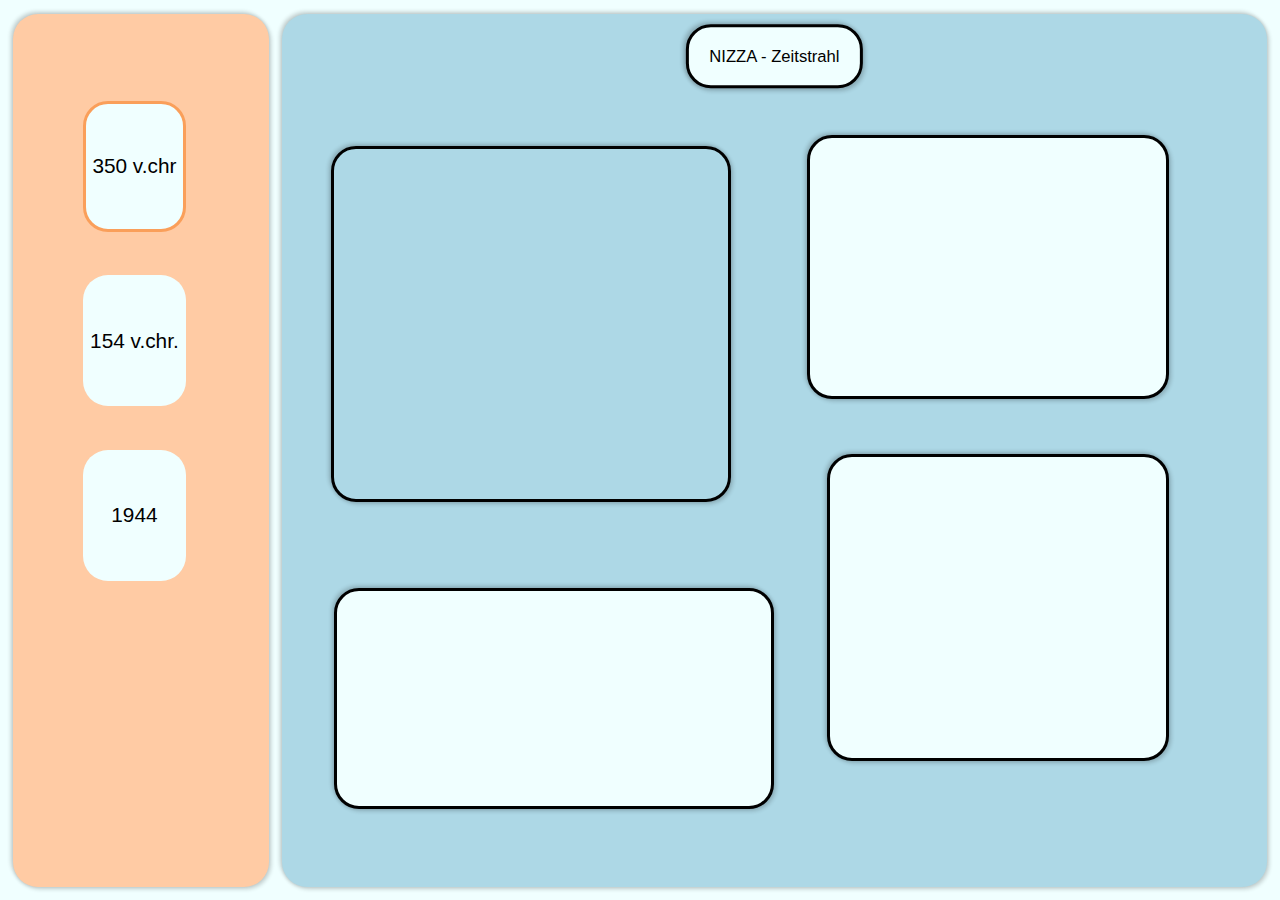
==== index.html @ 5cef921c "quick n dirty layout-change" ====
<!DOCTYPE html>
<html lang="en">
<head>
    <link rel="icon" href="./26f1.svg">
    <meta charset="UTF-8">
    <meta http-equiv="X-UA-Compatible" content="IE=edge">
    <meta name="viewport" content="width=device-width, initial-scale=1.0">
    <title>NIZZA - Zeitstrahl</title>
    <script src = "./main.js"></script>
    <style>
        body{
            background-color: #f0ffff;
        }
        #timeLine{
            background-color: #FFCBA4;
            border-radius: 25px;
            position: absolute;
            left: 1%;
            top: 1.5%;
            width: 20%;
            height: 97%;
            border: 2px;
            box-shadow: 2px 2px 4px rgba(0, 0, 0, 0.2), -2px -2px 4px rgba(0, 0, 0, 0.2);
        }

        #contentBody{
            background-color: #ADD8E6;
            border-radius: 25px;
            position: absolute;
            right: 1%;
            top: 1.5%;
            width: 77%;
            height: 97%;
            box-shadow: 2px 2px 4px rgba(0, 0, 0, 0.2), -2px -2px 4px rgba(0, 0, 0, 0.2);
        }

        #pic{
            position: absolute;
            height: 40%;
            width: 40%;
            left: 5%;
            top: 9.5%;
            border: 3px solid black;

            border-radius: 25px;
            overflow: hidden;
            margin: 50px auto 50px auto;

            display: flex; 
            flex-direction: column; 
            overflow: hidden;

            background-size: cover;

            box-shadow: 2px 2px 4px rgba(0, 0, 0, 0.2), -2px -2px 4px rgba(0, 0, 0, 0.2);
        }

        #h1_ {

            position: absolute;
            top: 3%;
            height: 2%;

            left: 50%;
            transform: translate(-50%, -50%);
            
            border-radius: 25px;
            border: 3px solid black;
            padding: 20px;

            background-color: #f0ffff;

            font-family: "Open Sans", sans-serif;
            font-size: 1.3vw;

            text-align: center;

            box-shadow: 2px 2px 4px rgba(0, 0, 0, 0.2), -2px -2px 4px rgba(0, 0, 0, 0.2);
        }

        .button-54 {
            position: relative;
            height: 5%;
            width: 20%;
            border-radius: 25px;
            border: none;
            background-color: #ffffff;
        }

        #_350{
            position: absolute;
            top: 10%;
            left: 27.5%;
            width: 40%;
            height: 15%;

            font-family: "Open Sans", sans-serif;
            font-size: 1.3vw;

            text-align: center;
            color: #000000;
        }

        #_154{
            position: absolute;
            top: 30%;
            left: 27.5%;
            width: 40%;
            height: 15%;

            font-family: "Open Sans", sans-serif;
            font-size: 1.3vw;

            text-align: center;
            color: #000000;
        }

        #_1944{
            position: absolute;
            top: 50%;
            left: 27.5%;
            width: 40%;
            height: 15%;

            font-family: "Open Sans", sans-serif;
            font-size: 1.3vw;

            text-align: center;
            color: #000000;
        }

        #infoText1{
            position: absolute;
            top: 12%;
            right: 10%;
            height: 25%;
            width: 32%;

            border-radius: 25px;
            border: 3px solid black;
            padding: 20px;

            background-color: #f0ffff;

            font-family: "Open Sans", sans-serif;
            font-size: 1.3vw;

            box-shadow: 2px 2px 4px rgba(0, 0, 0, 0.2), -2px -2px 4px rgba(0, 0, 0, 0.2);
        }

        #infoText2{
            position: absolute;
            top: 48.5%;
            right: 10%;
            height: 30%;
            width: 30%;

            border-radius: 25px;
            border: 3px solid black;
            padding: 20px;

            background-color: #f0ffff;

            font-family: "Open Sans", sans-serif;
            font-size: 1.3vw;

            box-shadow: 2px 2px 4px rgba(0, 0, 0, 0.2), -2px -2px 4px rgba(0, 0, 0, 0.2);
        }

        #infoText3{
            position: absolute;
            bottom: 6.5%;
            right: 50%;
            height: 20%;
            width: 40%;

            border-radius: 25px;
            border: 3px solid black;
            padding: 20px;

            background-color: #f0ffff;

            font-family: "Open Sans", sans-serif;
            font-size: 130%;

            box-shadow: 2px 2px 4px rgba(0, 0, 0, 0.2), -2px -2px 4px rgba(0, 0, 0, 0.2);
        }

        @keyframes InfoText1Hin {
            0% { opacity: 1; }
            100% { opacity: 0; }
        }

        @keyframes InfoText2Hin {
            0% { opacity: 1; }
            100% { opacity: 0; }
        }

        @keyframes InfoText3Hin {
            0% { opacity: 1; }
            100% { opacity: 0; }
        }

        @keyframes PicHin {
            0% { opacity: 1; }
            100% { opacity: 0; }
        }

        @keyframes InfoText1Back {
            0% { opacity: 0; }
            100% { opacity: 1; }
        }

        @keyframes InfoText2Back {
            0% { opacity: 0; }
            100% { opacity: 1; }
        }

        @keyframes InfoText3Back {
            0% { opacity: 0; }
            100% { opacity: 1; }
        }

        @keyframes PicBack {
            0% { opacity: 0; }
            100% { opacity: 1; }
        }

    </style>
</head>
<body>
    <div id="mainBody">
        <div id="timeLine">
            <button class="button-54" role="button" id="_350" onclick="to350()" style="background-color: #f0ffff; font-family: Open Sans, sans-serif; font-size: 130%; border: 3px solid #fa9f5a; ">350 v.chr</button>
            <button class="button-54" role="button" id="_154" onclick="to154()" style="background-color: #f0ffff; font-family: Open Sans, sans-serif; font-size: 130%;">154 v.chr.</button>
            <button class="button-54" role="button" id="_1944" onclick="to1944()" style="background-color: #f0ffff; font-family: Open Sans, sans-serif; font-size: 130%;">1944</button>
        </div>
        <div id="contentBody">
            <p id="h1_" onClick="location.href='./detail.html'">NIZZA - Zeitstrahl</h1>
            <p id="infoText1"></p>         
            <p id="infoText2"></p>
            <p id="infoText3"></p>
            <div id="pic" style="background-image: url(./Download.jpeg);"></div>
        </div>
    </div>
    <script>
        print();
    </script>
</body>
</html>
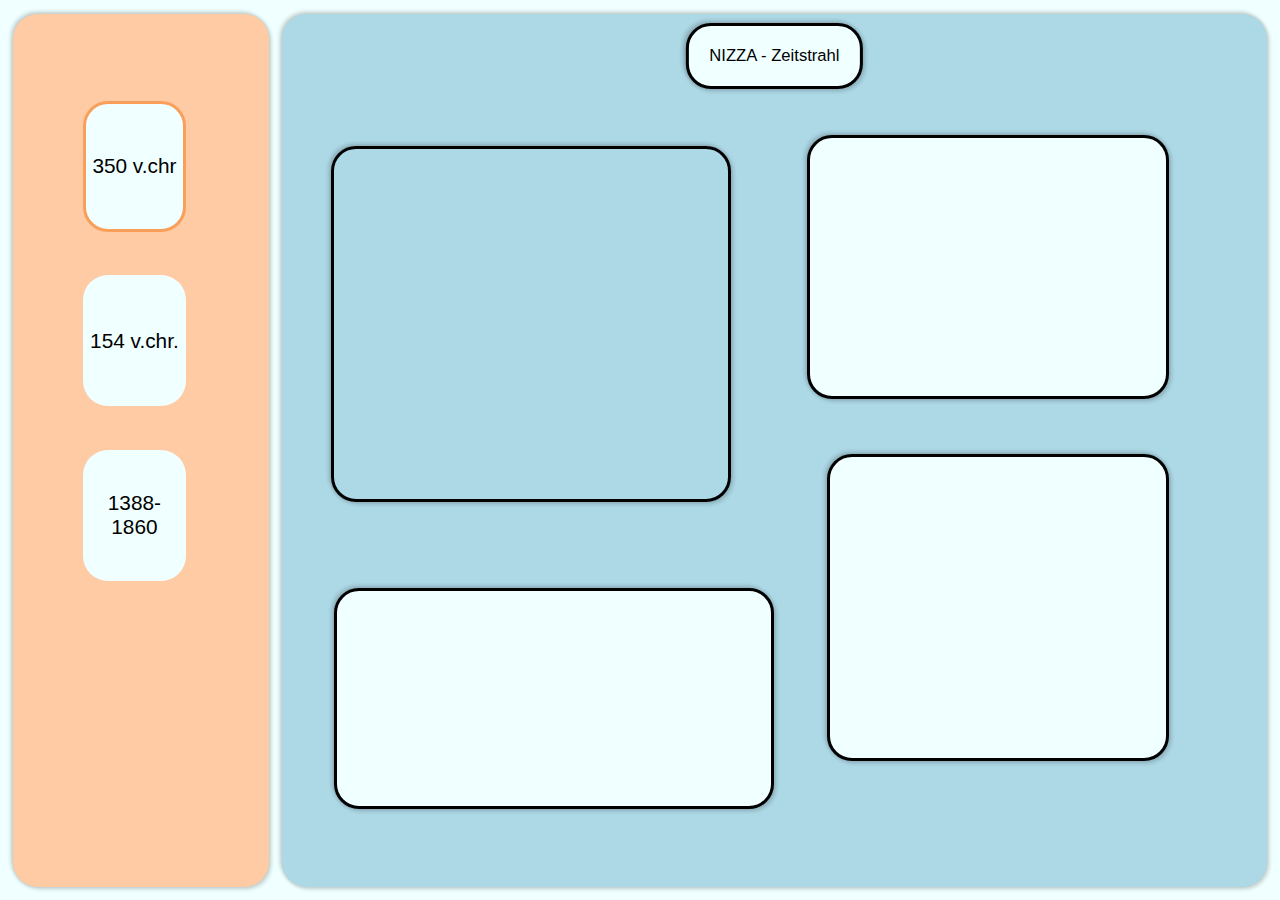
==== commit ce22913f: "header align" ====
--- a/index.html
+++ b/index.html
@@ -75,6 +75,10 @@
 
             text-align: center;
 
+            display: table;
+
+            cursor: pointer;
+
             box-shadow: 2px 2px 4px rgba(0, 0, 0, 0.2), -2px -2px 4px rgba(0, 0, 0, 0.2);
         }
 
@@ -233,10 +237,10 @@
         <div id="timeLine">
             <button class="button-54" role="button" id="_350" onclick="to350()" style="background-color: #f0ffff; font-family: Open Sans, sans-serif; font-size: 130%; border: 3px solid #fa9f5a; ">350 v.chr</button>
             <button class="button-54" role="button" id="_154" onclick="to154()" style="background-color: #f0ffff; font-family: Open Sans, sans-serif; font-size: 130%;">154 v.chr.</button>
-            <button class="button-54" role="button" id="_1944" onclick="to1944()" style="background-color: #f0ffff; font-family: Open Sans, sans-serif; font-size: 130%;">1944</button>
+            <button class="button-54" role="button" id="_1944" onclick="to1944()" style="background-color: #f0ffff; font-family: Open Sans, sans-serif; font-size: 130%;">1388-1860</button>
         </div>
         <div id="contentBody">
-            <p id="h1_" onClick="location.href='./detail.html'">NIZZA - Zeitstrahl</h1>
+            <p id="h1_" onClick="location.href='./detail.html'">NIZZA - Zeitstrahl</p>
             <p id="infoText1"></p>         
             <p id="infoText2"></p>
             <p id="infoText3"></p>
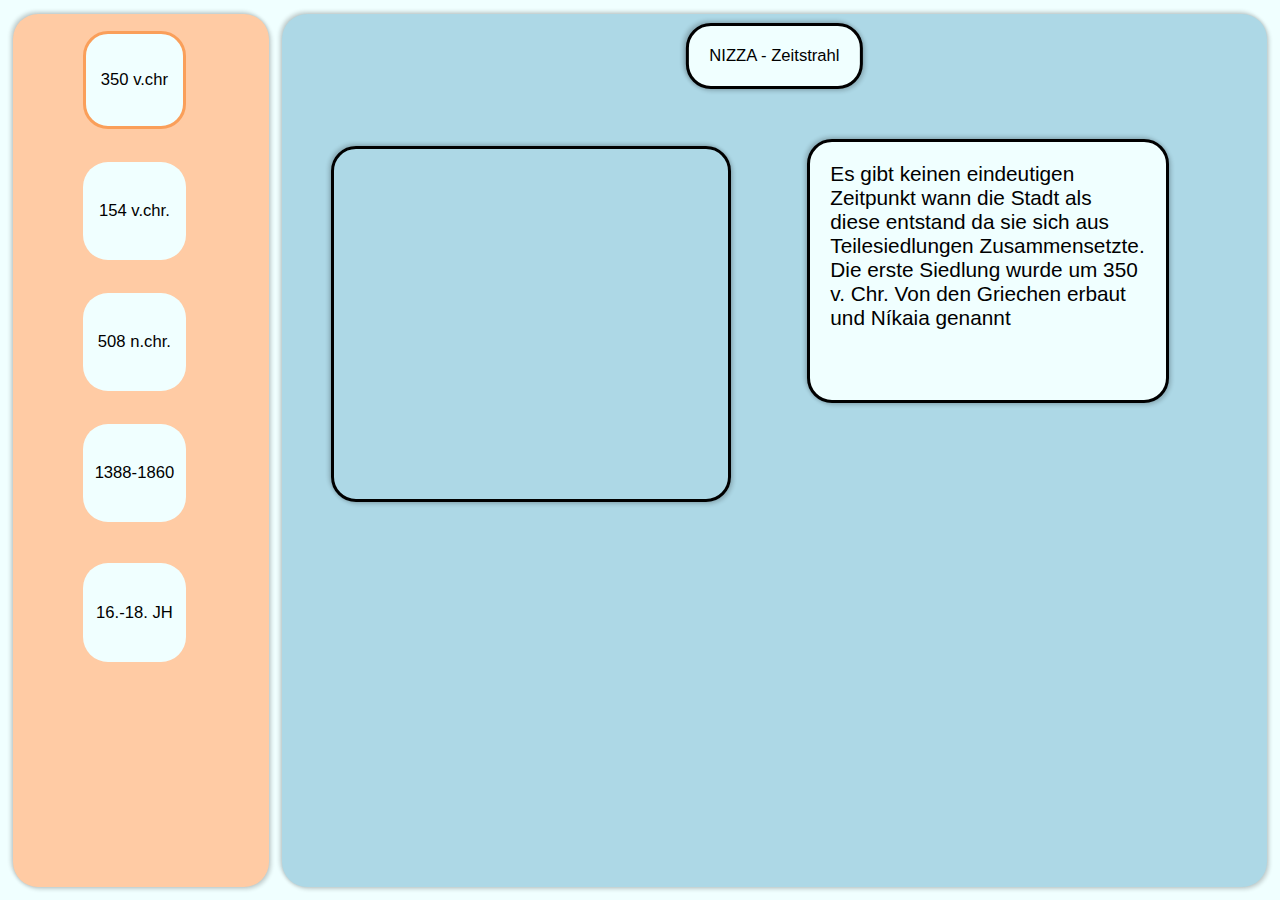
==== commit 09e036cc: "small changes for index and detail" ====
--- a/index.html
+++ b/index.html
@@ -82,55 +82,49 @@
             box-shadow: 2px 2px 4px rgba(0, 0, 0, 0.2), -2px -2px 4px rgba(0, 0, 0, 0.2);
         }
 
-        .button-54 {
+        button{
+            display: table;
+        }
+
+        .timeLineButton {
             position: relative;
             height: 5%;
             width: 20%;
             border-radius: 25px;
             border: none;
-            background-color: #ffffff;
-        }
-
-        #_350{
-            position: absolute;
-            top: 10%;
-            left: 27.5%;
-            width: 40%;
-            height: 15%;
-
+            background-color: #f0ffff;
             font-family: "Open Sans", sans-serif;
             font-size: 1.3vw;
-
             text-align: center;
             color: #000000;
+            width: 40%;
+            height: 11.25%;
+            left: 27.5%;
+        }
+
+        #_350{
+            position: absolute;
+            top: 2%;
         }
 
         #_154{
             position: absolute;
-            top: 30%;
-            left: 27.5%;
-            width: 40%;
-            height: 15%;
-
-            font-family: "Open Sans", sans-serif;
-            font-size: 1.3vw;
-
-            text-align: center;
-            color: #000000;
-        }
-
-        #_1944{
-            position: absolute;
-            top: 50%;
-            left: 27.5%;
-            width: 40%;
-            height: 15%;
-
-            font-family: "Open Sans", sans-serif;
-            font-size: 1.3vw;
-
-            text-align: center;
-            color: #000000;
+            top: 17%;
+        }
+
+        #_508{
+            position: absolute;
+            top: 32%;
+        }
+
+        #_1388{
+            position: absolute;
+            top: 47%;
+        }
+
+        #_16{
+            position: absolute;
+            top: 63%;
         }
 
         #infoText1{
@@ -139,17 +133,6 @@
             right: 10%;
             height: 25%;
             width: 32%;
-
-            border-radius: 25px;
-            border: 3px solid black;
-            padding: 20px;
-
-            background-color: #f0ffff;
-
-            font-family: "Open Sans", sans-serif;
-            font-size: 1.3vw;
-
-            box-shadow: 2px 2px 4px rgba(0, 0, 0, 0.2), -2px -2px 4px rgba(0, 0, 0, 0.2);
         }
 
         #infoText2{
@@ -158,17 +141,6 @@
             right: 10%;
             height: 30%;
             width: 30%;
-
-            border-radius: 25px;
-            border: 3px solid black;
-            padding: 20px;
-
-            background-color: #f0ffff;
-
-            font-family: "Open Sans", sans-serif;
-            font-size: 1.3vw;
-
-            box-shadow: 2px 2px 4px rgba(0, 0, 0, 0.2), -2px -2px 4px rgba(0, 0, 0, 0.2);
         }
 
         #infoText3{
@@ -177,7 +149,9 @@
             right: 50%;
             height: 20%;
             width: 40%;
-
+        }
+
+        .text{
             border-radius: 25px;
             border: 3px solid black;
             padding: 20px;
@@ -190,17 +164,7 @@
             box-shadow: 2px 2px 4px rgba(0, 0, 0, 0.2), -2px -2px 4px rgba(0, 0, 0, 0.2);
         }
 
-        @keyframes InfoText1Hin {
-            0% { opacity: 1; }
-            100% { opacity: 0; }
-        }
-
-        @keyframes InfoText2Hin {
-            0% { opacity: 1; }
-            100% { opacity: 0; }
-        }
-
-        @keyframes InfoText3Hin {
+        @keyframes InfoTextHin {
             0% { opacity: 1; }
             100% { opacity: 0; }
         }
@@ -210,17 +174,7 @@
             100% { opacity: 0; }
         }
 
-        @keyframes InfoText1Back {
-            0% { opacity: 0; }
-            100% { opacity: 1; }
-        }
-
-        @keyframes InfoText2Back {
-            0% { opacity: 0; }
-            100% { opacity: 1; }
-        }
-
-        @keyframes InfoText3Back {
+        @keyframes InfoTextBack {
             0% { opacity: 0; }
             100% { opacity: 1; }
         }
@@ -235,15 +189,17 @@
 <body>
     <div id="mainBody">
         <div id="timeLine">
-            <button class="button-54" role="button" id="_350" onclick="to350()" style="background-color: #f0ffff; font-family: Open Sans, sans-serif; font-size: 130%; border: 3px solid #fa9f5a; ">350 v.chr</button>
-            <button class="button-54" role="button" id="_154" onclick="to154()" style="background-color: #f0ffff; font-family: Open Sans, sans-serif; font-size: 130%;">154 v.chr.</button>
-            <button class="button-54" role="button" id="_1944" onclick="to1944()" style="background-color: #f0ffff; font-family: Open Sans, sans-serif; font-size: 130%;">1388-1860</button>
+            <button class="timeLineButton" role="button" id="_350" onclick="callAnimation('350')" style="border: 3px solid #fa9f5a; ">350 v.chr</button>
+            <button class="timeLineButton" role="button" id="_154" onclick="callAnimation('154')" >154 v.chr.</button>
+            <button class="timeLineButton" role="button" id="_508" onclick="callAnimation('508')" >508 n.chr.</button>
+            <button class="timeLineButton" role="button" id="_1388" onclick="callAnimation('1388')" >1388-1860</button>
+            <button class="timeLineButton" role="button" id="_16" onclick="callAnimation('16')" >16.-18. JH</button>
         </div>
         <div id="contentBody">
             <p id="h1_" onClick="location.href='./detail.html'">NIZZA - Zeitstrahl</p>
-            <p id="infoText1"></p>         
-            <p id="infoText2"></p>
-            <p id="infoText3"></p>
+            <p id="infoText1" class="text"></p>
+            <p id="infoText2" class="text"></p>
+            <p id="infoText3" class="text"></p>
             <div id="pic" style="background-image: url(./Download.jpeg);"></div>
         </div>
     </div>
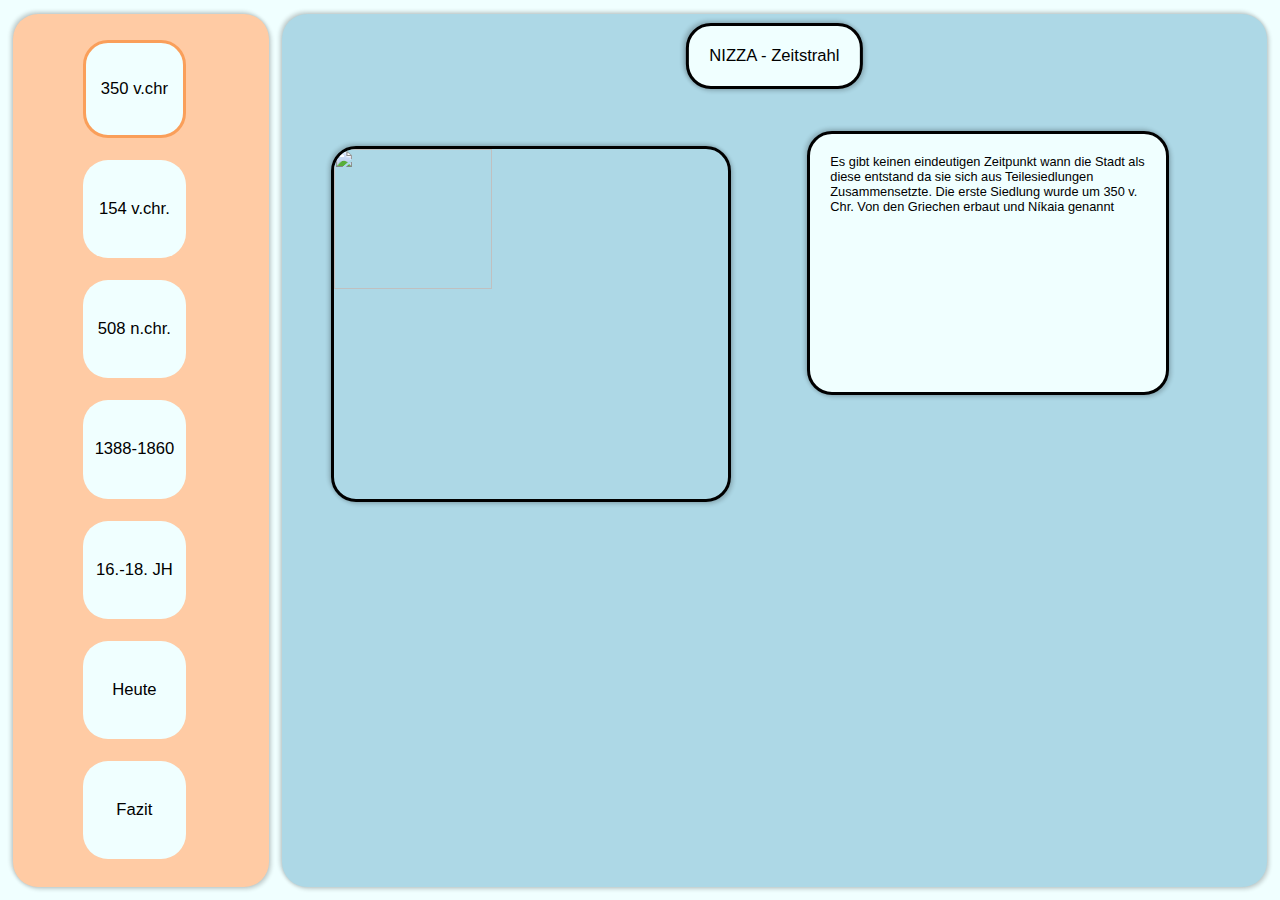
==== commit 6c7ed2f3: "Anpassung text-size" ====
--- a/index.html
+++ b/index.html
@@ -87,7 +87,7 @@
         }
 
         .timeLineButton {
-            position: relative;
+            position: absolute;
             height: 5%;
             width: 20%;
             border-radius: 25px;
@@ -103,28 +103,31 @@
         }
 
         #_350{
-            position: absolute;
-            top: 2%;
+            top: 3%;
         }
 
         #_154{
-            position: absolute;
-            top: 17%;
+            top: 16.77%;
         }
 
         #_508{
-            position: absolute;
-            top: 32%;
+            top: 30.54%;
         }
 
         #_1388{
-            position: absolute;
-            top: 47%;
+            top: 44.31%;
         }
 
         #_16{
-            position: absolute;
-            top: 63%;
+            top: 58.08%;
+        }
+
+        #_today{
+            top: 71.85%;
+        }
+
+        #_fazit{
+            top: 85.62%;
         }
 
         #infoText1{
@@ -139,7 +142,7 @@
             position: absolute;
             top: 48.5%;
             right: 10%;
-            height: 30%;
+            height: 32%;
             width: 30%;
         }
 
@@ -159,7 +162,7 @@
             background-color: #f0ffff;
 
             font-family: "Open Sans", sans-serif;
-            font-size: 130%;
+            font-size: 1.0vw;
 
             box-shadow: 2px 2px 4px rgba(0, 0, 0, 0.2), -2px -2px 4px rgba(0, 0, 0, 0.2);
         }
@@ -194,13 +197,15 @@
             <button class="timeLineButton" role="button" id="_508" onclick="callAnimation('508')" >508 n.chr.</button>
             <button class="timeLineButton" role="button" id="_1388" onclick="callAnimation('1388')" >1388-1860</button>
             <button class="timeLineButton" role="button" id="_16" onclick="callAnimation('16')" >16.-18. JH</button>
+            <button class="timeLineButton" role="button" id="_today" onclick="callAnimation('today')" >Heute</button>
+            <button class="timeLineButton" role="button" id="_fazit" onclick="callAnimation('fazit')" >Fazit</button>
         </div>
         <div id="contentBody">
             <p id="h1_" onClick="location.href='./detail.html'">NIZZA - Zeitstrahl</p>
             <p id="infoText1" class="text"></p>
             <p id="infoText2" class="text"></p>
             <p id="infoText3" class="text"></p>
-            <div id="pic" style="background-image: url(./Download.jpeg);"></div>
+            <img id= "pic" src="./Download6.jpg"></img>
         </div>
     </div>
     <script>
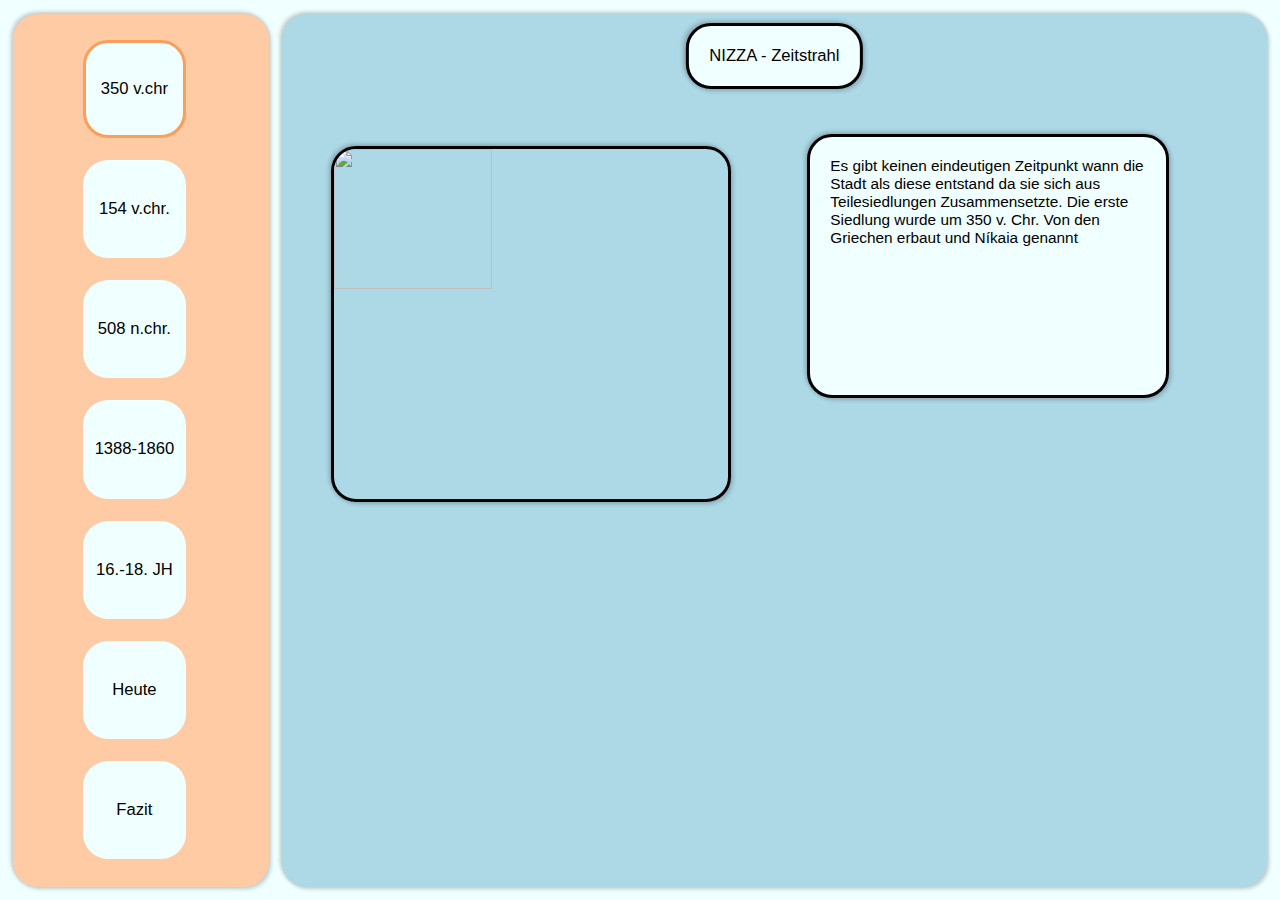
==== commit 0d1df66b: "Anpassung font-size auf Wunsch von Richard" ====
--- a/index.html
+++ b/index.html
@@ -162,7 +162,7 @@
             background-color: #f0ffff;
 
             font-family: "Open Sans", sans-serif;
-            font-size: 1.0vw;
+            font-size: 1.2vw;
 
             box-shadow: 2px 2px 4px rgba(0, 0, 0, 0.2), -2px -2px 4px rgba(0, 0, 0, 0.2);
         }
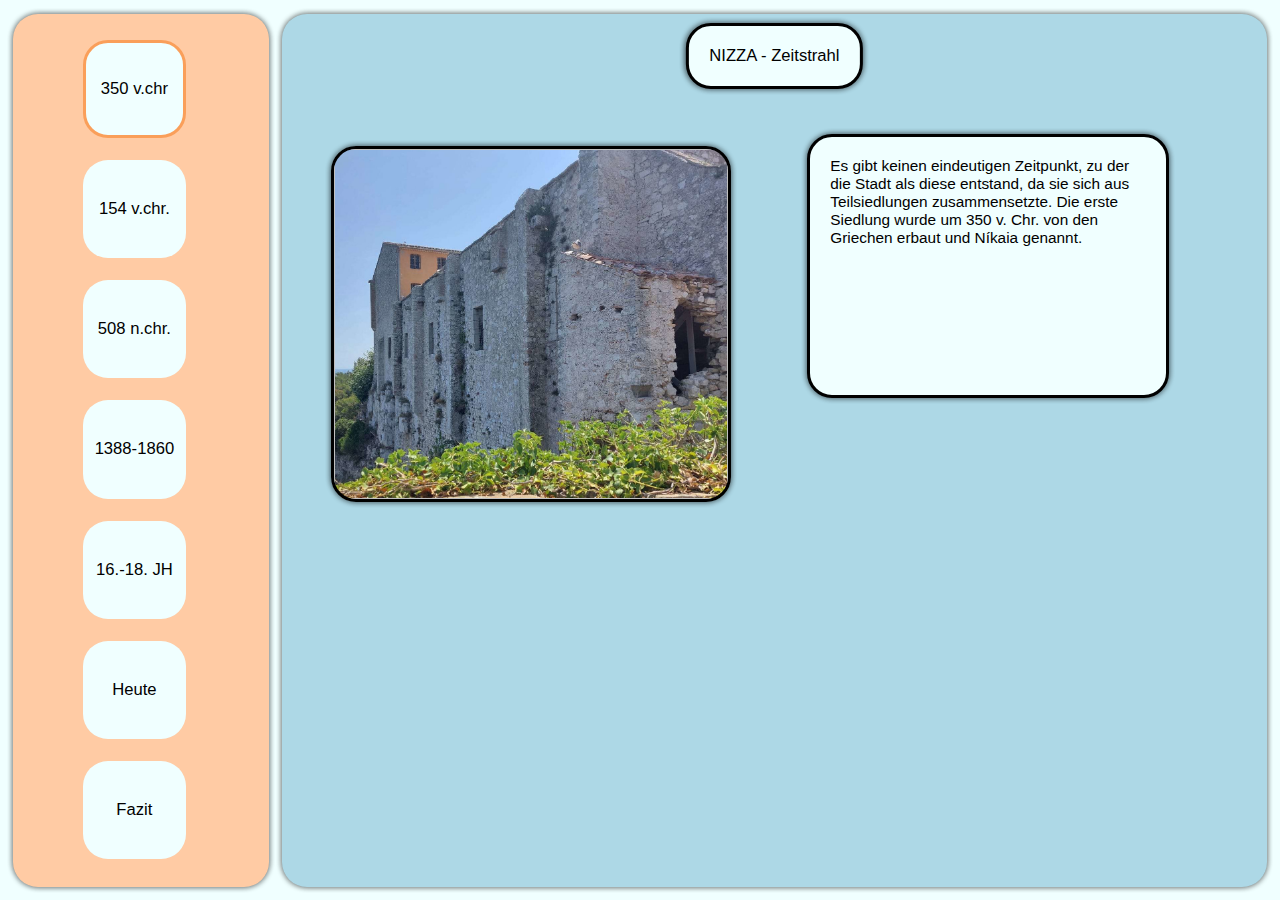
==== commit 1171f972: "pics" ====
--- a/index.html
+++ b/index.html
@@ -7,187 +7,7 @@
     <meta name="viewport" content="width=device-width, initial-scale=1.0">
     <title>NIZZA - Zeitstrahl</title>
     <script src = "./main.js"></script>
-    <style>
-        body{
-            background-color: #f0ffff;
-        }
-        #timeLine{
-            background-color: #FFCBA4;
-            border-radius: 25px;
-            position: absolute;
-            left: 1%;
-            top: 1.5%;
-            width: 20%;
-            height: 97%;
-            border: 2px;
-            box-shadow: 2px 2px 4px rgba(0, 0, 0, 0.2), -2px -2px 4px rgba(0, 0, 0, 0.2);
-        }
-
-        #contentBody{
-            background-color: #ADD8E6;
-            border-radius: 25px;
-            position: absolute;
-            right: 1%;
-            top: 1.5%;
-            width: 77%;
-            height: 97%;
-            box-shadow: 2px 2px 4px rgba(0, 0, 0, 0.2), -2px -2px 4px rgba(0, 0, 0, 0.2);
-        }
-
-        #pic{
-            position: absolute;
-            height: 40%;
-            width: 40%;
-            left: 5%;
-            top: 9.5%;
-            border: 3px solid black;
-
-            border-radius: 25px;
-            overflow: hidden;
-            margin: 50px auto 50px auto;
-
-            display: flex; 
-            flex-direction: column; 
-            overflow: hidden;
-
-            background-size: cover;
-
-            box-shadow: 2px 2px 4px rgba(0, 0, 0, 0.2), -2px -2px 4px rgba(0, 0, 0, 0.2);
-        }
-
-        #h1_ {
-
-            position: absolute;
-            top: 3%;
-            height: 2%;
-
-            left: 50%;
-            transform: translate(-50%, -50%);
-            
-            border-radius: 25px;
-            border: 3px solid black;
-            padding: 20px;
-
-            background-color: #f0ffff;
-
-            font-family: "Open Sans", sans-serif;
-            font-size: 1.3vw;
-
-            text-align: center;
-
-            display: table;
-
-            cursor: pointer;
-
-            box-shadow: 2px 2px 4px rgba(0, 0, 0, 0.2), -2px -2px 4px rgba(0, 0, 0, 0.2);
-        }
-
-        button{
-            display: table;
-        }
-
-        .timeLineButton {
-            position: absolute;
-            height: 5%;
-            width: 20%;
-            border-radius: 25px;
-            border: none;
-            background-color: #f0ffff;
-            font-family: "Open Sans", sans-serif;
-            font-size: 1.3vw;
-            text-align: center;
-            color: #000000;
-            width: 40%;
-            height: 11.25%;
-            left: 27.5%;
-        }
-
-        #_350{
-            top: 3%;
-        }
-
-        #_154{
-            top: 16.77%;
-        }
-
-        #_508{
-            top: 30.54%;
-        }
-
-        #_1388{
-            top: 44.31%;
-        }
-
-        #_16{
-            top: 58.08%;
-        }
-
-        #_today{
-            top: 71.85%;
-        }
-
-        #_fazit{
-            top: 85.62%;
-        }
-
-        #infoText1{
-            position: absolute;
-            top: 12%;
-            right: 10%;
-            height: 25%;
-            width: 32%;
-        }
-
-        #infoText2{
-            position: absolute;
-            top: 48.5%;
-            right: 10%;
-            height: 32%;
-            width: 30%;
-        }
-
-        #infoText3{
-            position: absolute;
-            bottom: 6.5%;
-            right: 50%;
-            height: 20%;
-            width: 40%;
-        }
-
-        .text{
-            border-radius: 25px;
-            border: 3px solid black;
-            padding: 20px;
-
-            background-color: #f0ffff;
-
-            font-family: "Open Sans", sans-serif;
-            font-size: 1.2vw;
-
-            box-shadow: 2px 2px 4px rgba(0, 0, 0, 0.2), -2px -2px 4px rgba(0, 0, 0, 0.2);
-        }
-
-        @keyframes InfoTextHin {
-            0% { opacity: 1; }
-            100% { opacity: 0; }
-        }
-
-        @keyframes PicHin {
-            0% { opacity: 1; }
-            100% { opacity: 0; }
-        }
-
-        @keyframes InfoTextBack {
-            0% { opacity: 0; }
-            100% { opacity: 1; }
-        }
-
-        @keyframes PicBack {
-            0% { opacity: 0; }
-            100% { opacity: 1; }
-        }
-
-    </style>
+    <link rel="stylesheet" href="./main.css">
 </head>
 <body>
     <div id="mainBody">
@@ -205,11 +25,11 @@
             <p id="infoText1" class="text"></p>
             <p id="infoText2" class="text"></p>
             <p id="infoText3" class="text"></p>
-            <img id= "pic" src="./Download6.jpg"></img>
+            <img id= "pic"></img>
         </div>
     </div>
     <script>
         print();
     </script>
 </body>
-</html>
+</html>--- a/main.css
+++ b/main.css
@@ -0,0 +1,188 @@
+
+:root{
+    --background-color-timeLine: #FFCBA4;
+    --background-color-background: #F0FFFF;
+    --background-color-contentBody: #ADD8E6;
+    --black: #000000;
+    --shadow: rgba(0, 0, 0, 0.2);
+    --font-main: Helvetica;
+}    
+
+body{
+    background-color: var(--background-color-background);
+}
+#timeLine{
+    background-color: var(--background-color-timeLine);
+    border-radius: 25px;
+    position: absolute;
+    left: 1%;
+    top: 1.5%;
+    width: 20%;
+    height: 97%;
+    border: 2px;
+    box-shadow: 2px 2px 4px var(--shadow), -2px -2px 4px var(--shadow), -2px 2px 4px var(--shadow), 2px -2px 4px var(--shadow);
+}
+
+#contentBody{
+    background-color: var(--background-color-contentBody);
+    border-radius: 25px;
+    position: absolute;
+    right: 1%;
+    top: 1.5%;
+    width: 77%;
+    height: 97%;
+    box-shadow: 2px 2px 4px var(--shadow), -2px -2px 4px var(--shadow), -2px 2px 4px var(--shadow), 2px -2px 4px var(--shadow);
+}
+
+#pic{
+    position: absolute;
+    height: 40%;
+    width: 40%;
+    left: 5%;
+    top: 9.5%;
+    border: 3px solid var(--black);
+
+    border-radius: 25px;
+    overflow: hidden;
+    margin: 50px auto 50px auto;
+
+    display: flex; 
+    flex-direction: column; 
+    overflow: hidden;
+
+    background-size: cover;
+
+    box-shadow: 2px 2px 4px var(--shadow), -2px -2px 4px var(--shadow), -2px 2px 4px var(--shadow), 2px -2px 4px var(--shadow);
+}
+
+#h1_ {
+
+    position: absolute;
+    top: 3%;
+    height: 2%;
+
+    left: 50%;
+    transform: translate(-50%, -50%);
+    
+    border-radius: 25px;
+    border: 3px solid var(--black);
+    padding: 20px;
+
+    background-color: var(--background-color-background);
+
+    font-family: var(--font-main);
+    font-size: 1.3vw;
+
+    text-align: center;
+
+    display: table;
+
+    cursor: pointer;
+
+    box-shadow: 2px 2px 4px var(--shadow), -2px -2px 4px var(--shadow), -2px 2px 4px var(--shadow), 2px -2px 4px var(--shadow);
+}
+
+button{
+    display: table;
+}
+
+.timeLineButton {
+    position: absolute;
+    height: 5%;
+    width: 20%;
+    border-radius: 25px;
+    border: none;
+    background-color: var(--background-color-background);
+    font-family: var(--font-main);
+    font-size: 1.3vw;
+    text-align: center;
+    color: var(--black);
+    width: 40%;
+    height: 11.25%;
+    left: 27.5%;
+}
+
+#_350{
+    top: 3%;
+}
+
+#_154{
+    top: 16.77%;
+}
+
+#_508{
+    top: 30.54%;
+}
+
+#_1388{
+    top: 44.31%;
+}
+
+#_16{
+    top: 58.08%;
+}
+
+#_today{
+    top: 71.85%;
+}
+
+#_fazit{
+    top: 85.62%;
+}
+
+#infoText1{
+    position: absolute;
+    top: 12%;
+    right: 10%;
+    height: 25%;
+    width: 32%;
+}
+
+#infoText2{
+    position: absolute;
+    top: 48.5%;
+    right: 10%;
+    height: 32%;
+    width: 30%;
+}
+
+#infoText3{
+    position: absolute;
+    bottom: 6.5%;
+    right: 50%;
+    height: 20%;
+    width: 40%;
+}
+
+.text{
+    border-radius: 25px;
+    border: 3px solid var(--black);
+    padding: 20px;
+
+    background-color: var(--background-color-background);
+
+    font-family: var(--font-main);
+    font-size: 1.2vw;
+
+    box-shadow: 2px 2px 4px var(--shadow), -2px -2px 4px var(--shadow), -2px 2px 4px var(--shadow), 2px -2px 4px var(--shadow);
+}
+
+@keyframes InfoTextHin {
+    0% { opacity: 1; }
+    100% { opacity: 0; }
+}
+
+@keyframes PicHin {
+    0% { opacity: 1; }
+    100% { opacity: 0; }
+}
+
+@keyframes InfoTextBack {
+    0% { opacity: 0; }
+    100% { opacity: 1; }
+}
+
+@keyframes PicBack {
+    0% { opacity: 0; }
+    100% { opacity: 1; }
+}
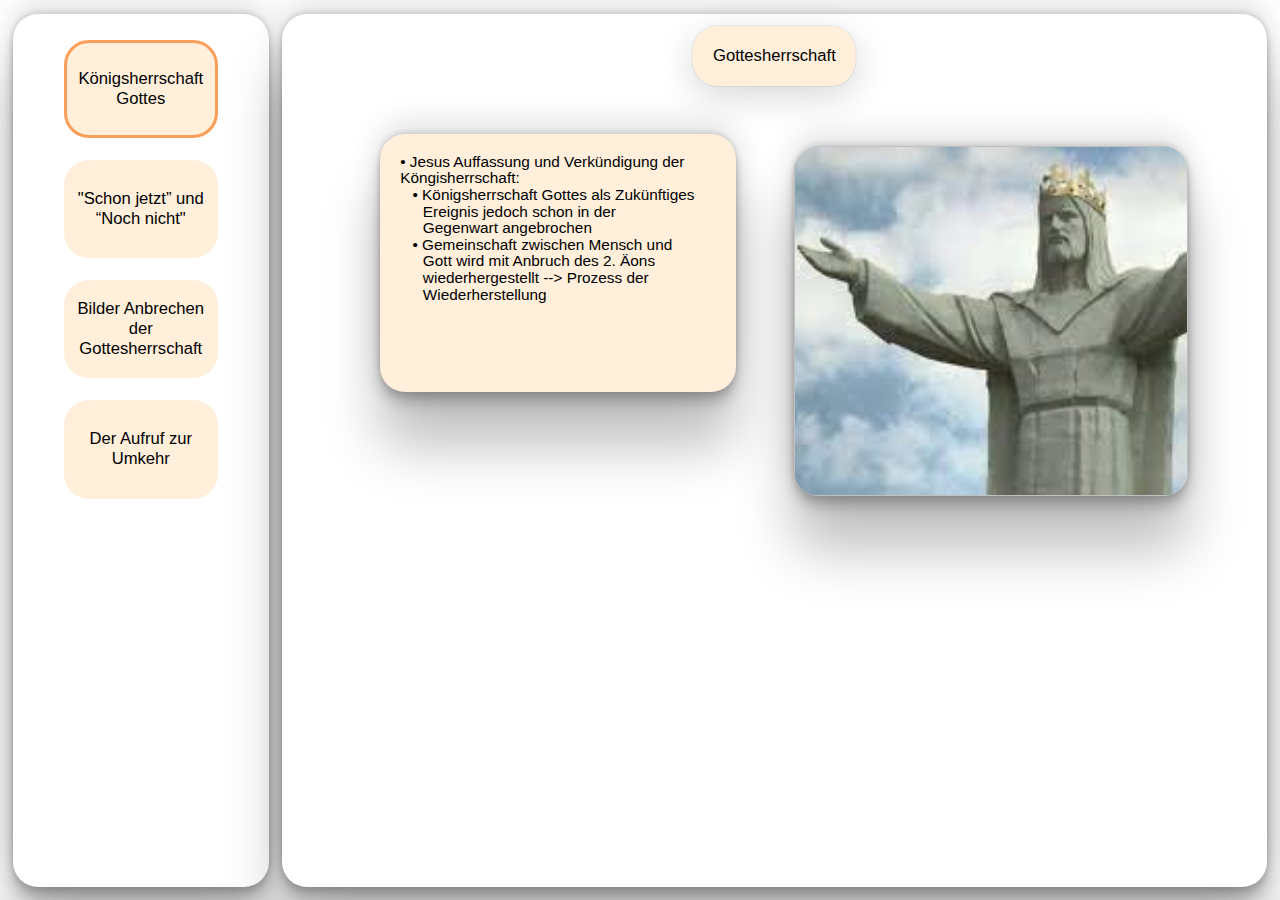
==== commit a9c13fec: "Merge ac8a9ae3e40b5085065819e105bcb2b5c19de1eb into e0c4e0d40d8b9dbcf3b00384bdef57733dd3d566" ====
--- a/index.html
+++ b/index.html
@@ -1,27 +1,24 @@
 <!DOCTYPE html>
 <html lang="en">
 <head>
-    <link rel="icon" href="./26f1.svg">
+    <link rel="icon" href="./JesusIcon.png">
     <meta charset="UTF-8">
     <meta http-equiv="X-UA-Compatible" content="IE=edge">
     <meta name="viewport" content="width=device-width, initial-scale=1.0">
-    <title>NIZZA - Zeitstrahl</title>
+    <title>Gottesherrschaft</title>
     <script src = "./main.js"></script>
     <link rel="stylesheet" href="./main.css">
 </head>
 <body>
     <div id="mainBody">
         <div id="timeLine">
-            <button class="timeLineButton" role="button" id="_350" onclick="callAnimation('350')" style="border: 3px solid #fa9f5a; ">350 v.chr</button>
-            <button class="timeLineButton" role="button" id="_154" onclick="callAnimation('154')" >154 v.chr.</button>
-            <button class="timeLineButton" role="button" id="_508" onclick="callAnimation('508')" >508 n.chr.</button>
-            <button class="timeLineButton" role="button" id="_1388" onclick="callAnimation('1388')" >1388-1860</button>
-            <button class="timeLineButton" role="button" id="_16" onclick="callAnimation('16')" >16.-18. JH</button>
-            <button class="timeLineButton" role="button" id="_today" onclick="callAnimation('today')" >Heute</button>
-            <button class="timeLineButton" role="button" id="_fazit" onclick="callAnimation('fazit')" >Fazit</button>
+            <button class="timeLineButton" role="button" id="_Jesus1" onclick="callAnimation('Jesus1')" style="border: 3px solid #fa9f5a; ">Königsherrschaft Gottes</button>
+            <button class="timeLineButton" role="button" id="_Jesus2" onclick="callAnimation('Jesus2')" >"Schon jetzt” und “Noch nicht"</button>
+            <button class="timeLineButton" role="button" id="_Jesus3" onclick="callAnimation('Jesus3')" >Bilder Anbrechen der Gottesherrschaft</button>
+            <button class="timeLineButton" role="button" id="_Jesus4" onclick="callAnimation('Jesus4')" >Der Aufruf zur Umkehr</button>
         </div>
         <div id="contentBody">
-            <p id="h1_" onClick="location.href='./detail.html'">NIZZA - Zeitstrahl</p>
+            <p id="h1_">Gottesherrschaft</p>
             <p id="infoText1" class="text"></p>
             <p id="infoText2" class="text"></p>
             <p id="infoText3" class="text"></p>
@@ -29,7 +26,7 @@
         </div>
     </div>
     <script>
-        print();
+        init();
     </script>
 </body>
 </html>--- a/main.css
+++ b/main.css
@@ -1,16 +1,17 @@
 
 :root{
-    --background-color-timeLine: #FFCBA4;
-    --background-color-background: #F0FFFF;
-    --background-color-contentBody: #ADD8E6;
+    --background-color-timeLine: #ffffff;
+    --body-background-color: #ffffff;
+    --background-color-background: rgb(255, 239, 219);
+    --background-color-contentBody: rgb(255, 255, 255);
     --black: #000000;
-    --shadow: rgba(0, 0, 0, 0.2);
     --font-main: Helvetica;
 }    
 
 body{
-    background-color: var(--background-color-background);
+    background-color: var(--body-background-color);
 }
+
 #timeLine{
     background-color: var(--background-color-timeLine);
     border-radius: 25px;
@@ -19,8 +20,7 @@
     top: 1.5%;
     width: 20%;
     height: 97%;
-    border: 2px;
-    box-shadow: 2px 2px 4px var(--shadow), -2px -2px 4px var(--shadow), -2px 2px 4px var(--shadow), 2px -2px 4px var(--shadow);
+    box-shadow: rgba(0, 0, 0, 0.25) 0px 54px 55px, rgba(0, 0, 0, 0.12) 0px -12px 30px, rgba(0, 0, 0, 0.12) 0px 4px 6px, rgba(0, 0, 0, 0.17) 0px 12px 13px, rgba(0, 0, 0, 0.09) 0px -3px 5px;
 }
 
 #contentBody{
@@ -31,16 +31,15 @@
     top: 1.5%;
     width: 77%;
     height: 97%;
-    box-shadow: 2px 2px 4px var(--shadow), -2px -2px 4px var(--shadow), -2px 2px 4px var(--shadow), 2px -2px 4px var(--shadow);
+    box-shadow: rgba(0, 0, 0, 0.25) 0px 54px 55px, rgba(0, 0, 0, 0.12) 0px -12px 30px, rgba(0, 0, 0, 0.12) 0px 4px 6px, rgba(0, 0, 0, 0.17) 0px 12px 13px, rgba(0, 0, 0, 0.09) 0px -3px 5px;
 }
 
 #pic{
     position: absolute;
     height: 40%;
     width: 40%;
-    left: 5%;
+    right: 8%;
     top: 9.5%;
-    border: 3px solid var(--black);
 
     border-radius: 25px;
     overflow: hidden;
@@ -49,10 +48,12 @@
     display: flex; 
     flex-direction: column; 
     overflow: hidden;
+    background-position: center center;
+    background-repeat: no-repeat;
 
     background-size: cover;
 
-    box-shadow: 2px 2px 4px var(--shadow), -2px -2px 4px var(--shadow), -2px 2px 4px var(--shadow), 2px -2px 4px var(--shadow);
+    box-shadow: rgba(0, 0, 0, 0.25) 0px 54px 55px, rgba(0, 0, 0, 0.12) 0px -12px 30px, rgba(0, 0, 0, 0.12) 0px 4px 6px, rgba(0, 0, 0, 0.17) 0px 12px 13px, rgba(0, 0, 0, 0.09) 0px -3px 5px;
 }
 
 #h1_ {
@@ -65,7 +66,6 @@
     transform: translate(-50%, -50%);
     
     border-radius: 25px;
-    border: 3px solid var(--black);
     padding: 20px;
 
     background-color: var(--background-color-background);
@@ -79,7 +79,7 @@
 
     cursor: pointer;
 
-    box-shadow: 2px 2px 4px var(--shadow), -2px -2px 4px var(--shadow), -2px 2px 4px var(--shadow), 2px -2px 4px var(--shadow);
+    box-shadow: rgba(0, 0, 0, 0.16) 0px 10px 36px 0px, rgba(0, 0, 0, 0.06) 0px 0px 0px 1px;
 }
 
 button{
@@ -89,7 +89,6 @@
 .timeLineButton {
     position: absolute;
     height: 5%;
-    width: 20%;
     border-radius: 25px;
     border: none;
     background-color: var(--background-color-background);
@@ -97,43 +96,31 @@
     font-size: 1.3vw;
     text-align: center;
     color: var(--black);
-    width: 40%;
+    width: 60%;
     height: 11.25%;
-    left: 27.5%;
+    left: 20%;
 }
 
-#_350{
+#_Jesus1{
     top: 3%;
 }
 
-#_154{
+#_Jesus2{
     top: 16.77%;
 }
 
-#_508{
+#_Jesus3{
     top: 30.54%;
 }
 
-#_1388{
+#_Jesus4{
     top: 44.31%;
-}
-
-#_16{
-    top: 58.08%;
-}
-
-#_today{
-    top: 71.85%;
-}
-
-#_fazit{
-    top: 85.62%;
 }
 
 #infoText1{
     position: absolute;
     top: 12%;
-    right: 10%;
+    left: 10%;
     height: 25%;
     width: 32%;
 }
@@ -141,7 +128,7 @@
 #infoText2{
     position: absolute;
     top: 48.5%;
-    right: 10%;
+    left: 9%;
     height: 32%;
     width: 30%;
 }
@@ -149,22 +136,23 @@
 #infoText3{
     position: absolute;
     bottom: 6.5%;
-    right: 50%;
+    right: 7%;
     height: 20%;
     width: 40%;
 }
 
 .text{
     border-radius: 25px;
-    border: 3px solid var(--black);
     padding: 20px;
+
+    line-height: 1.3vw;
 
     background-color: var(--background-color-background);
 
     font-family: var(--font-main);
     font-size: 1.2vw;
 
-    box-shadow: 2px 2px 4px var(--shadow), -2px -2px 4px var(--shadow), -2px 2px 4px var(--shadow), 2px -2px 4px var(--shadow);
+    box-shadow: rgba(0, 0, 0, 0.25) 0px 54px 55px, rgba(0, 0, 0, 0.12) 0px -12px 30px, rgba(0, 0, 0, 0.12) 0px 4px 6px, rgba(0, 0, 0, 0.17) 0px 12px 13px, rgba(0, 0, 0, 0.09) 0px -3px 5px;
 }
 
 @keyframes InfoTextHin {
